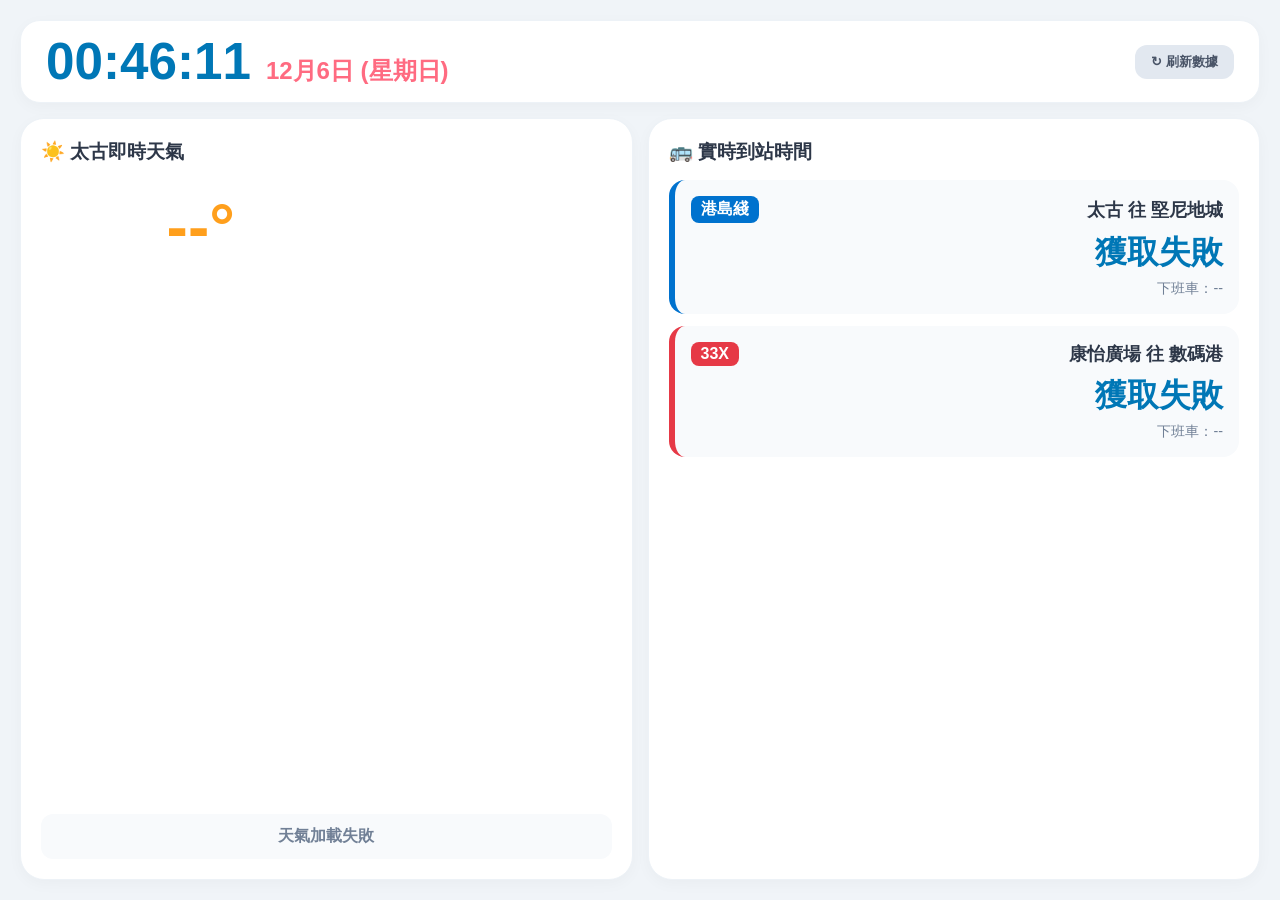
==== index.html @ 3c3c388a "Rename gemini-code-1787057322468.html to index.html" ====
<!DOCTYPE html>
<html lang="zh-HK">
<head>
  <meta charset="UTF-8">
  <meta name="viewport" content="width=device-width, initial-scale=1.0, maximum-scale=1.0, user-scalable=no">
  <title>太古 Dashboard</title>
  <style>
    :root {
      --bg-color: #f7f9fc;
      --card-bg: #ffffff;
      --primary-color: #0077b6;
      --accent-pink: #ff6b81;
      --text-main: #2d3748;
      --text-sub: #718096;
      --border-color: #edf2f7;
    }

    * { box-sizing: border-box; margin: 0; padding: 0; font-family: -apple-system, BlinkMacSystemFont, "Segoe UI", Roboto, sans-serif; }
    body { background-color: #f0f4f8; color: var(--text-main); padding: 20px; height: 100vh; display: flex; flex-direction: column; gap: 15px; overflow: hidden; }

    .top-bar { display: flex; justify-content: space-between; align-items: center; background: var(--card-bg); padding: 15px 25px; border-radius: 20px; box-shadow: 0 4px 15px rgba(0,0,0,0.03); border: 1px solid var(--border-color); }
    .time-container { display: flex; align-items: baseline; gap: 15px; }
    .clock { font-size: 3.2rem; font-weight: 800; color: var(--primary-color); line-height: 1; }
    .date { font-size: 1.5rem; font-weight: 600; color: var(--accent-pink); }
    .refresh-btn { background: #e2e8f0; color: #4a5568; border: none; padding: 8px 16px; border-radius: 12px; font-weight: bold; cursor: pointer; }

    .grid-container { display: grid; grid-template-columns: 1fr 1fr; gap: 15px; flex: 1; }
    .card { background: var(--card-bg); border-radius: 24px; padding: 20px; box-shadow: 0 4px 15px rgba(0,0,0,0.03); border: 1px solid var(--border-color); display: flex; flex-direction: column; }
    .card-title { font-size: 1.2rem; font-weight: 700; margin-bottom: 15px; }

    .weather-main { display: flex; align-items: center; justify-content: space-around; margin: 10px 0; }
    .temp-box { font-size: 4rem; font-weight: 800; color: #ff9f1c; }
    .weather-icon img { width: 90px; height: 90px; object-fit: contain; }
    .weather-desc { margin-top: auto; background: #f8fafc; padding: 12px; border-radius: 12px; text-align: center; font-size: 1rem; font-weight: 600; color: var(--text-sub); }

    .eta-box { background: #f8fafc; border-radius: 16px; padding: 16px; margin-bottom: 12px; border-left: 6px solid var(--primary-color); }
    .route-header { display: flex; justify-content: space-between; align-items: center; margin-bottom: 8px; }
    .route-badge { background: var(--primary-color); color: white; padding: 3px 10px; border-radius: 8px; font-weight: bold; font-size: 1rem; }
    .destination { font-size: 1.1rem; font-weight: 700; }
    .eta-time { font-size: 2rem; font-weight: 800; color: var(--primary-color); text-align: right; }
    .eta-unit { font-size: 1rem; font-weight: 600; }
    .next-bus { font-size: 0.9rem; color: var(--text-sub); margin-top: 4px; text-align: right; }
  </style>
</head>
<body>

  <div class="top-bar">
    <div class="time-container">
      <div id="clock" class="clock">--:--:--</div>
      <div id="date" class="date">--月--日 (星期-)</div>
    </div>
    <button class="refresh-btn" onclick="fetchAllData()">↻ 刷新數據</button>
  </div>

  <div class="grid-container">
    <div class="card">
      <div class="card-title">☀️ 太古即時天氣</div>
      <div class="weather-main">
        <div class="temp-box" id="temp">--°</div>
        <div class="weather-icon" id="weather-icon"></div>
      </div>
      <div class="weather-desc" id="weather-desc">加載中...</div>
    </div>

    <div class="card">
      <div class="card-title">🚌 實時到站時間</div>
      
      <div class="eta-box" style="border-left-color: #0072ce;">
        <div class="route-header">
          <span class="route-badge" style="background: #0072ce;">港島綫</span>
          <span class="destination">太古 往 堅尼地城</span>
        </div>
        <div class="eta-time" id="mtr-eta">-- <span class="eta-unit">分鐘</span></div>
        <div class="next-bus" id="mtr-next">下班車：--</div>
      </div>

      <div class="eta-box" style="border-left-color: #e63946;">
        <div class="route-header">
          <span class="route-badge" style="background: #e63946;">33X</span>
          <span class="destination">康怡廣場 往 數碼港</span>
        </div>
        <div class="eta-time" id="bus-eta">-- <span class="eta-unit">分鐘</span></div>
        <div class="next-bus" id="bus-next">下班車：--</div>
      </div>
    </div>
  </div>

  <script>
    function updateClock() {
      const now = new Date();
      document.getElementById('clock').innerText = now.toTimeString().split(' ')[0];
      const weekDays = ['日', '一', '二', '三', '四', '五', '六'];
      document.getElementById('date').innerText = `${now.getMonth() + 1}月${now.getDate()}日 (星期${weekDays[now.getDay()]})`;
    }
    setInterval(updateClock, 1000);
    updateClock();

    // 解決 iOS Safari 日期解析問題
    function parseDate(dateStr) {
      if (!dateStr) return null;
      return new Date(dateStr.replace(/-/g, '/').replace('T', ' '));
    }

    async function getWeather() {
      try {
        const res = await fetch('https://data.weather.gov.hk/weatherAPI/opendata/weather.php?dataType=rhrread&lang=tc');
        const data = await res.json();
        
        const taikooTemp = data.temperature.data.find(t => t.place === "鰂魚涌") || data.temperature.data[0];
        document.getElementById('temp').innerText = `${taikooTemp.value}°C`;
        
        if (data.icon && data.icon.length > 0) {
          const iconCode = data.icon[0];
          // 天文台官方圖示 CDN
          document.getElementById('weather-icon').innerHTML = `<img src="https://www.hko.gov.hk/images/HKOWeatherIcon/pic${iconCode}.png" alt="weather">`;
        }
        document.getElementById('weather-desc').innerText = `位置：鰂魚涌 / 太古`;
      } catch (e) {
        document.getElementById('weather-desc').innerText = "天氣加載失敗";
      }
    }

    async function getMTRETA() {
      try {
        const res = await fetch('https://rt.data.gov.hk/v1/transport/mtr/getSchedule.php?line=ISL&sta=TAK');
        const data = await res.json();
        
        if (data.status === 1 && data.data['ISL-TAK'] && data.data['ISL-TAK'].W) {
          const list = data.data['ISL-TAK'].W;
          if (list.length > 0) {
            const now = new Date();
            const firstTrain = parseDate(list[0].time);
            const diffMin = Math.max(0, Math.floor((firstTrain - now) / 60000));
            
            document.getElementById('mtr-eta').innerHTML = `${diffMin} <span class="eta-unit">分鐘</span>`;
            
            if (list[1]) {
              const secondTrain = parseDate(list[1].time);
              const nextMin = Math.max(0, Math.floor((secondTrain - now) / 60000));
              document.getElementById('mtr-next').innerText = `下一班：${nextMin} 分鐘`;
            }
          } else {
            document.getElementById('mtr-eta').innerText = "尾班車已過";
          }
        }
      } catch (e) {
        document.getElementById('mtr-eta').innerText = "獲取失敗";
      }
    }

    async function getBusETA() {
      try {
        const res = await fetch('https://rt.data.gov.hk/v2/transport/citybus/eta/CTB/001322/33X');
        const data = await res.json();
        
        if (data.data && data.data.length > 0) {
          const list = data.data.filter(item => item.eta && item.eta !== "");
          if (list.length > 0) {
            const now = new Date();
            const firstBus = parseDate(list[0].eta);
            const diffMin = Math.max(0, Math.floor((firstBus - now) / 60000));
            
            document.getElementById('bus-eta').innerHTML = `${diffMin} <span class="eta-unit">分鐘</span>`;
            
            if (list[1]) {
              const secondBus = parseDate(list[1].eta);
              const nextMin = Math.max(0, Math.floor((secondBus - now) / 60000));
              document.getElementById('bus-next').innerText = `下一班：${nextMin} 分鐘`;
            }
          } else {
            document.getElementById('bus-eta').innerText = "非服務時間";
            document.getElementById('bus-next').innerText = "僅限早上繁忙時間服務";
          }
        } else {
          document.getElementById('bus-eta').innerText = "非服務時間";
          document.getElementById('bus-next').innerText = "僅限早上繁忙時間服務";
        }
      } catch (e) {
        document.getElementById('bus-eta').innerText = "獲取失敗";
      }
    }

    function fetchAllData() {
      getWeather();
      getMTRETA();
      getBusETA();
    }

    fetchAllData();
    setInterval(fetchAllData, 30000);
  </script>
</body>
</html>
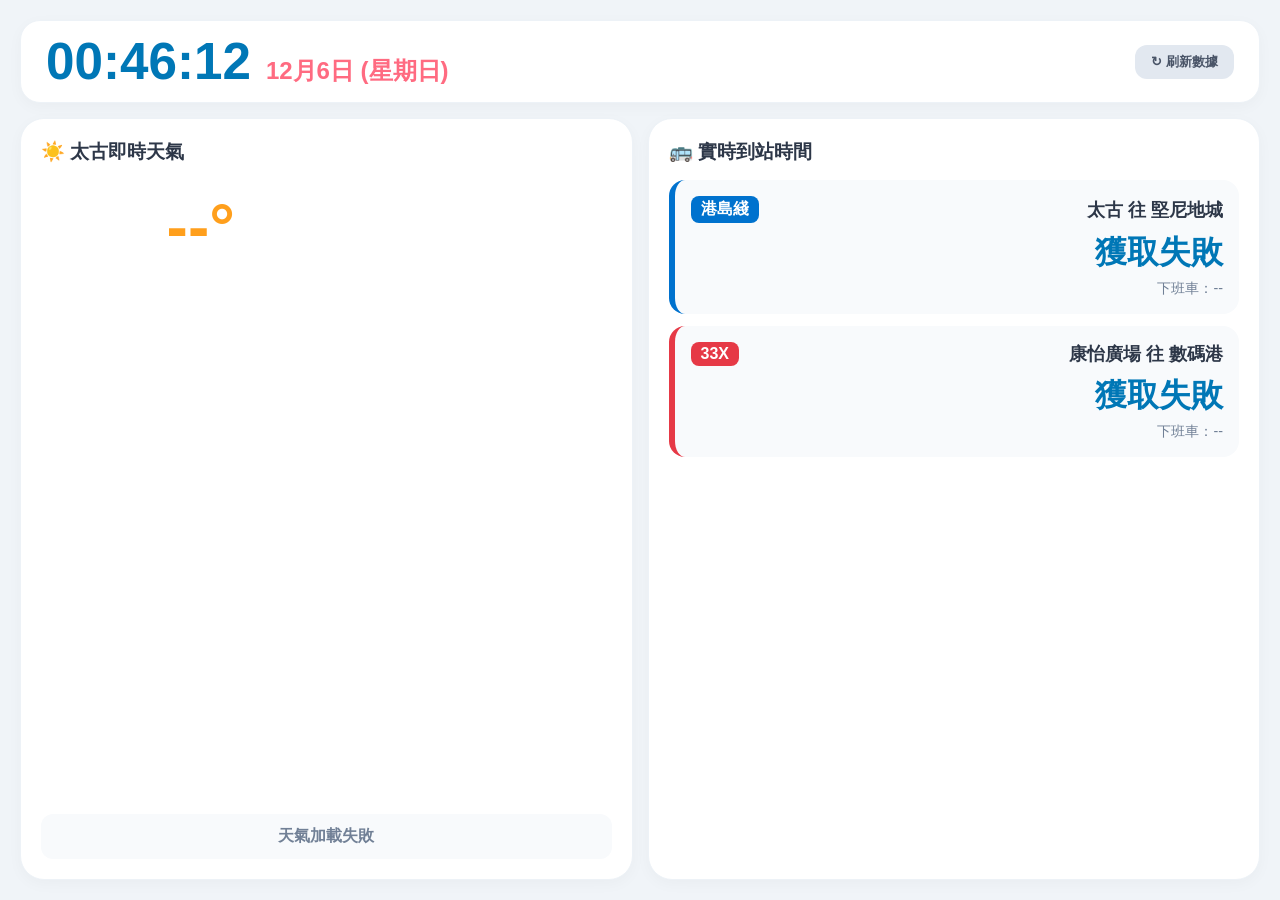
==== commit aed67c81: "Update index.html" ====
--- a/index.html
+++ b/index.html
@@ -53,6 +53,7 @@
   </div>
 
   <div class="grid-container">
+    <!-- 天氣區域 -->
     <div class="card">
       <div class="card-title">☀️ 太古即時天氣</div>
       <div class="weather-main">
@@ -62,9 +63,11 @@
       <div class="weather-desc" id="weather-desc">加載中...</div>
     </div>
 
+    <!-- 到站時間區域 -->
     <div class="card">
       <div class="card-title">🚌 實時到站時間</div>
       
+      <!-- 港鐵 MTR API -->
       <div class="eta-box" style="border-left-color: #0072ce;">
         <div class="route-header">
           <span class="route-badge" style="background: #0072ce;">港島綫</span>
@@ -74,6 +77,7 @@
         <div class="next-bus" id="mtr-next">下班車：--</div>
       </div>
 
+      <!-- 城巴 CTB API -->
       <div class="eta-box" style="border-left-color: #e63946;">
         <div class="route-header">
           <span class="route-badge" style="background: #e63946;">33X</span>
@@ -86,6 +90,7 @@
   </div>
 
   <script>
+    // 1. 時間更新
     function updateClock() {
       const now = new Date();
       document.getElementById('clock').innerText = now.toTimeString().split(' ')[0];
@@ -95,12 +100,13 @@
     setInterval(updateClock, 1000);
     updateClock();
 
-    // 解決 iOS Safari 日期解析問題
-    function parseDate(dateStr) {
+    // 格式化日期，避免 iOS/Safari 遇到 Invalid Date
+    function parseCustomDate(dateStr) {
       if (!dateStr) return null;
       return new Date(dateStr.replace(/-/g, '/').replace('T', ' '));
     }
 
+    // 2. 香港天文台 Weather API
     async function getWeather() {
       try {
         const res = await fetch('https://data.weather.gov.hk/weatherAPI/opendata/weather.php?dataType=rhrread&lang=tc');
@@ -111,7 +117,6 @@
         
         if (data.icon && data.icon.length > 0) {
           const iconCode = data.icon[0];
-          // 天文台官方圖示 CDN
           document.getElementById('weather-icon').innerHTML = `<img src="https://www.hko.gov.hk/images/HKOWeatherIcon/pic${iconCode}.png" alt="weather">`;
         }
         document.getElementById('weather-desc').innerText = `位置：鰂魚涌 / 太古`;
@@ -120,22 +125,23 @@
       }
     }
 
+    // 3. MTR API 官方接口: rt.data.gov.hk/v1/transport/mtr/getSchedule.php
     async function getMTRETA() {
       try {
         const res = await fetch('https://rt.data.gov.hk/v1/transport/mtr/getSchedule.php?line=ISL&sta=TAK');
         const data = await res.json();
         
-        if (data.status === 1 && data.data['ISL-TAK'] && data.data['ISL-TAK'].W) {
+        if (data.status === 1 && data.data && data.data['ISL-TAK'] && data.data['ISL-TAK'].W) {
           const list = data.data['ISL-TAK'].W;
           if (list.length > 0) {
             const now = new Date();
-            const firstTrain = parseDate(list[0].time);
+            const firstTrain = parseCustomDate(list[0].time);
             const diffMin = Math.max(0, Math.floor((firstTrain - now) / 60000));
             
             document.getElementById('mtr-eta').innerHTML = `${diffMin} <span class="eta-unit">分鐘</span>`;
             
             if (list[1]) {
-              const secondTrain = parseDate(list[1].time);
+              const secondTrain = parseCustomDate(list[1].time);
               const nextMin = Math.max(0, Math.floor((secondTrain - now) / 60000));
               document.getElementById('mtr-next').innerText = `下一班：${nextMin} 分鐘`;
             }
@@ -148,22 +154,24 @@
       }
     }
 
+    // 4. 城巴 CTB API 官方接口: rt.data.gov.hk/v2/transport/citybus/eta/CTB/001322/33X
     async function getBusETA() {
       try {
         const res = await fetch('https://rt.data.gov.hk/v2/transport/citybus/eta/CTB/001322/33X');
         const data = await res.json();
         
         if (data.data && data.data.length > 0) {
+          // 過濾有效班次
           const list = data.data.filter(item => item.eta && item.eta !== "");
           if (list.length > 0) {
             const now = new Date();
-            const firstBus = parseDate(list[0].eta);
+            const firstBus = parseCustomDate(list[0].eta);
             const diffMin = Math.max(0, Math.floor((firstBus - now) / 60000));
             
             document.getElementById('bus-eta').innerHTML = `${diffMin} <span class="eta-unit">分鐘</span>`;
             
             if (list[1]) {
-              const secondBus = parseDate(list[1].eta);
+              const secondBus = parseCustomDate(list[1].eta);
               const nextMin = Math.max(0, Math.floor((secondBus - now) / 60000));
               document.getElementById('bus-next').innerText = `下一班：${nextMin} 分鐘`;
             }
@@ -187,7 +195,7 @@
     }
 
     fetchAllData();
-    setInterval(fetchAllData, 30000);
+    setInterval(fetchAllData, 30000); // 30 秒自動刷新
   </script>
 </body>
 </html>
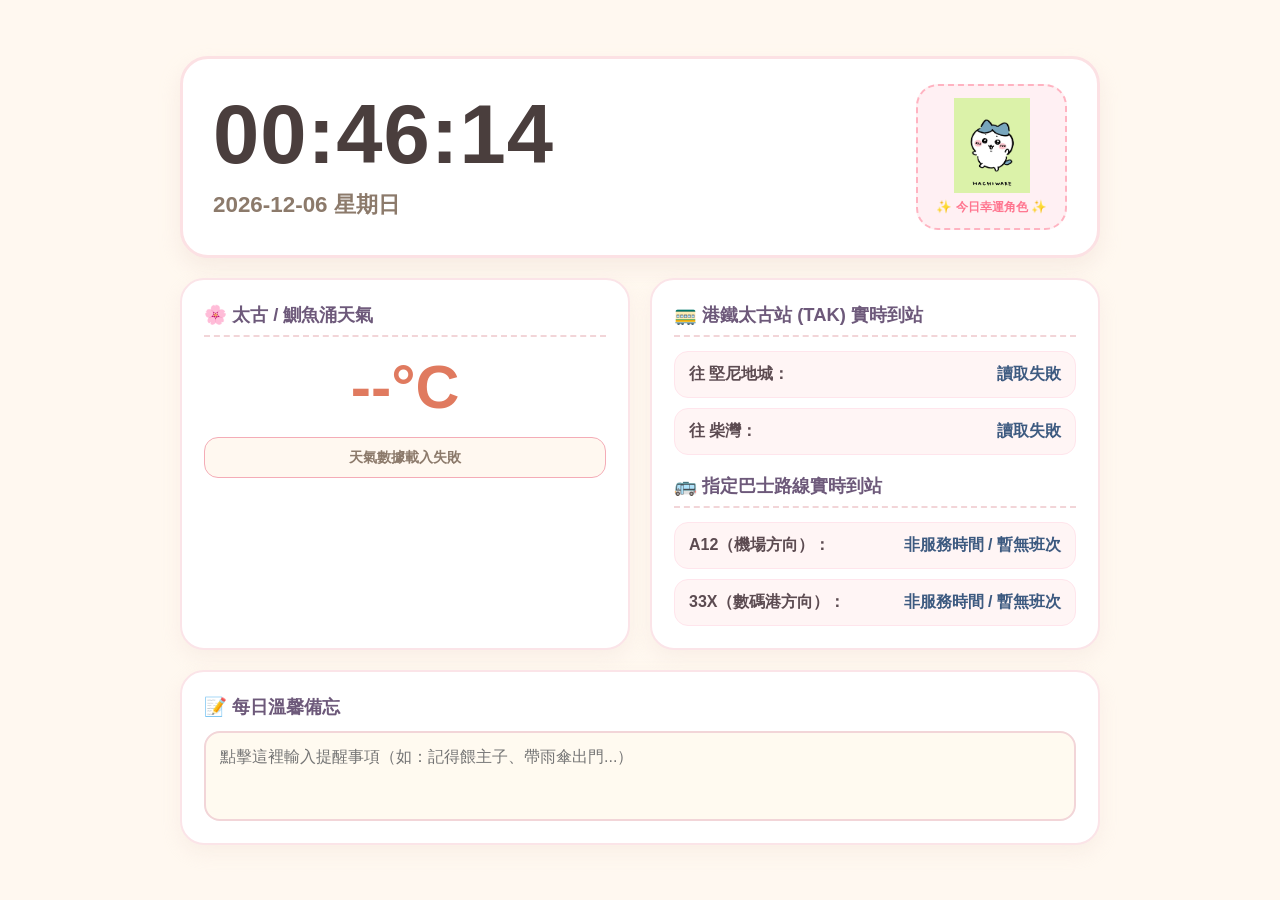
==== commit 56321c8b: "Add files via upload" ====
--- a/index.html
+++ b/index.html
@@ -1,201 +1,74 @@
-<!DOCTYPE html>
-<html lang="zh-HK">
-<head>
-  <meta charset="UTF-8">
-  <meta name="viewport" content="width=device-width, initial-scale=1.0, maximum-scale=1.0, user-scalable=no">
-  <title>太古 Dashboard</title>
-  <style>
-    :root {
-      --bg-color: #f7f9fc;
-      --card-bg: #ffffff;
-      --primary-color: #0077b6;
-      --accent-pink: #ff6b81;
-      --text-main: #2d3748;
-      --text-sub: #718096;
-      --border-color: #edf2f7;
-    }
-
-    * { box-sizing: border-box; margin: 0; padding: 0; font-family: -apple-system, BlinkMacSystemFont, "Segoe UI", Roboto, sans-serif; }
-    body { background-color: #f0f4f8; color: var(--text-main); padding: 20px; height: 100vh; display: flex; flex-direction: column; gap: 15px; overflow: hidden; }
-
-    .top-bar { display: flex; justify-content: space-between; align-items: center; background: var(--card-bg); padding: 15px 25px; border-radius: 20px; box-shadow: 0 4px 15px rgba(0,0,0,0.03); border: 1px solid var(--border-color); }
-    .time-container { display: flex; align-items: baseline; gap: 15px; }
-    .clock { font-size: 3.2rem; font-weight: 800; color: var(--primary-color); line-height: 1; }
-    .date { font-size: 1.5rem; font-weight: 600; color: var(--accent-pink); }
-    .refresh-btn { background: #e2e8f0; color: #4a5568; border: none; padding: 8px 16px; border-radius: 12px; font-weight: bold; cursor: pointer; }
-
-    .grid-container { display: grid; grid-template-columns: 1fr 1fr; gap: 15px; flex: 1; }
-    .card { background: var(--card-bg); border-radius: 24px; padding: 20px; box-shadow: 0 4px 15px rgba(0,0,0,0.03); border: 1px solid var(--border-color); display: flex; flex-direction: column; }
-    .card-title { font-size: 1.2rem; font-weight: 700; margin-bottom: 15px; }
-
-    .weather-main { display: flex; align-items: center; justify-content: space-around; margin: 10px 0; }
-    .temp-box { font-size: 4rem; font-weight: 800; color: #ff9f1c; }
-    .weather-icon img { width: 90px; height: 90px; object-fit: contain; }
-    .weather-desc { margin-top: auto; background: #f8fafc; padding: 12px; border-radius: 12px; text-align: center; font-size: 1rem; font-weight: 600; color: var(--text-sub); }
-
-    .eta-box { background: #f8fafc; border-radius: 16px; padding: 16px; margin-bottom: 12px; border-left: 6px solid var(--primary-color); }
-    .route-header { display: flex; justify-content: space-between; align-items: center; margin-bottom: 8px; }
-    .route-badge { background: var(--primary-color); color: white; padding: 3px 10px; border-radius: 8px; font-weight: bold; font-size: 1rem; }
-    .destination { font-size: 1.1rem; font-weight: 700; }
-    .eta-time { font-size: 2rem; font-weight: 800; color: var(--primary-color); text-align: right; }
-    .eta-unit { font-size: 1rem; font-weight: 600; }
-    .next-bus { font-size: 0.9rem; color: var(--text-sub); margin-top: 4px; text-align: right; }
-  </style>
-</head>
-<body>
-
-  <div class="top-bar">
-    <div class="time-container">
-      <div id="clock" class="clock">--:--:--</div>
-      <div id="date" class="date">--月--日 (星期-)</div>
-    </div>
-    <button class="refresh-btn" onclick="fetchAllData()">↻ 刷新數據</button>
-  </div>
-
-  <div class="grid-container">
-    <!-- 天氣區域 -->
-    <div class="card">
-      <div class="card-title">☀️ 太古即時天氣</div>
-      <div class="weather-main">
-        <div class="temp-box" id="temp">--°</div>
-        <div class="weather-icon" id="weather-icon"></div>
-      </div>
-      <div class="weather-desc" id="weather-desc">加載中...</div>
-    </div>
-
-    <!-- 到站時間區域 -->
-    <div class="card">
-      <div class="card-title">🚌 實時到站時間</div>
-      
-      <!-- 港鐵 MTR API -->
-      <div class="eta-box" style="border-left-color: #0072ce;">
-        <div class="route-header">
-          <span class="route-badge" style="background: #0072ce;">港島綫</span>
-          <span class="destination">太古 往 堅尼地城</span>
-        </div>
-        <div class="eta-time" id="mtr-eta">-- <span class="eta-unit">分鐘</span></div>
-        <div class="next-bus" id="mtr-next">下班車：--</div>
-      </div>
-
-      <!-- 城巴 CTB API -->
-      <div class="eta-box" style="border-left-color: #e63946;">
-        <div class="route-header">
-          <span class="route-badge" style="background: #e63946;">33X</span>
-          <span class="destination">康怡廣場 往 數碼港</span>
-        </div>
-        <div class="eta-time" id="bus-eta">-- <span class="eta-unit">分鐘</span></div>
-        <div class="next-bus" id="bus-next">下班車：--</div>
-      </div>
-    </div>
-  </div>
-
-  <script>
-    // 1. 時間更新
-    function updateClock() {
-      const now = new Date();
-      document.getElementById('clock').innerText = now.toTimeString().split(' ')[0];
-      const weekDays = ['日', '一', '二', '三', '四', '五', '六'];
-      document.getElementById('date').innerText = `${now.getMonth() + 1}月${now.getDate()}日 (星期${weekDays[now.getDay()]})`;
-    }
-    setInterval(updateClock, 1000);
-    updateClock();
-
-    // 格式化日期，避免 iOS/Safari 遇到 Invalid Date
-    function parseCustomDate(dateStr) {
-      if (!dateStr) return null;
-      return new Date(dateStr.replace(/-/g, '/').replace('T', ' '));
-    }
-
-    // 2. 香港天文台 Weather API
-    async function getWeather() {
-      try {
-        const res = await fetch('https://data.weather.gov.hk/weatherAPI/opendata/weather.php?dataType=rhrread&lang=tc');
-        const data = await res.json();
-        
-        const taikooTemp = data.temperature.data.find(t => t.place === "鰂魚涌") || data.temperature.data[0];
-        document.getElementById('temp').innerText = `${taikooTemp.value}°C`;
-        
-        if (data.icon && data.icon.length > 0) {
-          const iconCode = data.icon[0];
-          document.getElementById('weather-icon').innerHTML = `<img src="https://www.hko.gov.hk/images/HKOWeatherIcon/pic${iconCode}.png" alt="weather">`;
-        }
-        document.getElementById('weather-desc').innerText = `位置：鰂魚涌 / 太古`;
-      } catch (e) {
-        document.getElementById('weather-desc').innerText = "天氣加載失敗";
-      }
-    }
-
-    // 3. MTR API 官方接口: rt.data.gov.hk/v1/transport/mtr/getSchedule.php
-    async function getMTRETA() {
-      try {
-        const res = await fetch('https://rt.data.gov.hk/v1/transport/mtr/getSchedule.php?line=ISL&sta=TAK');
-        const data = await res.json();
-        
-        if (data.status === 1 && data.data && data.data['ISL-TAK'] && data.data['ISL-TAK'].W) {
-          const list = data.data['ISL-TAK'].W;
-          if (list.length > 0) {
-            const now = new Date();
-            const firstTrain = parseCustomDate(list[0].time);
-            const diffMin = Math.max(0, Math.floor((firstTrain - now) / 60000));
-            
-            document.getElementById('mtr-eta').innerHTML = `${diffMin} <span class="eta-unit">分鐘</span>`;
-            
-            if (list[1]) {
-              const secondTrain = parseCustomDate(list[1].time);
-              const nextMin = Math.max(0, Math.floor((secondTrain - now) / 60000));
-              document.getElementById('mtr-next').innerText = `下一班：${nextMin} 分鐘`;
-            }
-          } else {
-            document.getElementById('mtr-eta').innerText = "尾班車已過";
-          }
-        }
-      } catch (e) {
-        document.getElementById('mtr-eta').innerText = "獲取失敗";
-      }
-    }
-
-    // 4. 城巴 CTB API 官方接口: rt.data.gov.hk/v2/transport/citybus/eta/CTB/001322/33X
-    async function getBusETA() {
-      try {
-        const res = await fetch('https://rt.data.gov.hk/v2/transport/citybus/eta/CTB/001322/33X');
-        const data = await res.json();
-        
-        if (data.data && data.data.length > 0) {
-          // 過濾有效班次
-          const list = data.data.filter(item => item.eta && item.eta !== "");
-          if (list.length > 0) {
-            const now = new Date();
-            const firstBus = parseCustomDate(list[0].eta);
-            const diffMin = Math.max(0, Math.floor((firstBus - now) / 60000));
-            
-            document.getElementById('bus-eta').innerHTML = `${diffMin} <span class="eta-unit">分鐘</span>`;
-            
-            if (list[1]) {
-              const secondBus = parseCustomDate(list[1].eta);
-              const nextMin = Math.max(0, Math.floor((secondBus - now) / 60000));
-              document.getElementById('bus-next').innerText = `下一班：${nextMin} 分鐘`;
-            }
-          } else {
-            document.getElementById('bus-eta').innerText = "非服務時間";
-            document.getElementById('bus-next').innerText = "僅限早上繁忙時間服務";
-          }
-        } else {
-          document.getElementById('bus-eta').innerText = "非服務時間";
-          document.getElementById('bus-next').innerText = "僅限早上繁忙時間服務";
-        }
-      } catch (e) {
-        document.getElementById('bus-eta').innerText = "獲取失敗";
-      }
-    }
-
-    function fetchAllData() {
-      getWeather();
-      getMTRETA();
-      getBusETA();
-    }
-
-    fetchAllData();
-    setInterval(fetchAllData, 30000); // 30 秒自動刷新
-  </script>
-</body>
-</html>
+<!DOCTYPE html>
+<html lang="zh-HK">
+<head>
+    <meta charset="UTF-8">
+    <meta name="viewport" content="width=device-width, initial-scale=1.0">
+    <title>iPad 實時儀表板</title>
+    <link rel="stylesheet" href="styles.css">
+</head>
+<body>
+    <div class="dashboard-container">
+        <!-- 頂部時鐘與今日幸運角色 -->
+        <header class="clock-card">
+            <div class="clock-left">
+                <div id="clock-time" class="time-display">--:--:--</div>
+                <div id="clock-date" class="date-display">---- - -- - --</div>
+            </div>
+            <!-- Chiikawa 每日角色卡片 -->
+            <div class="chiikawa-box">
+                <img id="chiikawa-img" src="" alt="今日角色" />
+                <span class="chiikawa-tip">✨ 今日幸運角色 ✨</span>
+            </div>
+        </header>
+
+        <main class="grid-layout">
+            <!-- 天氣資訊卡片 -->
+            <section class="card weather-card">
+                <div class="card-title">🌸 太古 / 鰂魚涌天氣</div>
+                <div class="weather-body">
+                    <img id="weather-icon" src="" alt="天氣圖示" class="weather-icon" referrerpolicy="no-referrer" style="display:none;">
+                    <div class="temp-display"><span id="weather-temp">--</span>°C</div>
+                </div>
+                <div id="weather-warning" class="warning-box">載入天氣警告中...</div>
+            </section>
+
+            <!-- 交通報站卡片 -->
+            <section class="card transport-card">
+                <div class="card-title">🚃 港鐵太古站 (TAK) 實時到站</div>
+                <div class="mtr-routes">
+                    <div class="route-item">
+                        <span class="direction">往 堅尼地城：</span>
+                        <span id="mtr-down" class="eta-time">載入中...</span>
+                    </div>
+                    <div class="route-item">
+                        <span class="direction">往 柴灣：</span>
+                        <span id="mtr-up" class="eta-time">載入中...</span>
+                    </div>
+                </div>
+
+                <div class="card-title bus-title">🚌 指定巴士路線實時到站</div>
+                <div class="bus-list">
+                    <div class="route-item">
+                        <span class="direction">A12（機場方向）：</span>
+                        <span id="bus-a12-eta" class="eta-time">載入中...</span>
+                    </div>
+                    <div class="route-item">
+                        <span class="direction">33X（數碼港方向）：</span>
+                        <span id="bus-33x-eta" class="eta-time">載入中...</span>
+                    </div>
+                </div>
+            </section>
+
+            <!-- 溫馨備忘板卡片 -->
+            <section class="card memo-card">
+                <div class="memo-header">
+                    <div class="card-title memo-title">📝 每日溫馨備忘</div>
+                    <span id="memo-status" class="memo-status">自動儲存中</span>
+                </div>
+                <textarea id="memo-input" class="memo-textarea" placeholder="點擊這裡輸入提醒事項（如：記得餵主子、帶雨傘出門...）"></textarea>
+            </section>
+        </main>
+    </div>
+    <script src="app.js"></script>
+</body>
+</html>
--- a/styles.css
+++ b/styles.css
@@ -0,0 +1,218 @@
+* {
+    box-sizing: border-box;
+    margin: 0;
+    padding: 0;
+    font-family: -apple-system, BlinkMacSystemFont, "Segoe UI", Roboto, sans-serif;
+}
+
+body {
+    background-color: #fff8f0;
+    color: #5c4b51;
+    display: flex;
+    justify-content: center;
+    align-items: center;
+    min-height: 100vh;
+    padding: 20px;
+}
+
+.dashboard-container {
+    width: 100%;
+    max-width: 920px;
+    display: flex;
+    flex-direction: column;
+    gap: 20px;
+}
+
+/* 時鐘與頂部卡片 */
+.clock-card {
+    background: #ffffff;
+    border-radius: 28px;
+    padding: 25px 30px;
+    display: flex;
+    justify-content: space-between;
+    align-items: center;
+    box-shadow: 0 10px 20px rgba(235, 218, 207, 0.4);
+    border: 3px solid #fce1e4;
+}
+
+.time-display {
+    font-size: 5.2rem;
+    font-weight: 800;
+    color: #4a3e3d;
+    line-height: 1;
+    letter-spacing: 1px;
+}
+
+.date-display {
+    font-size: 1.4rem;
+    color: #8c7a6b;
+    margin-top: 12px;
+    font-weight: 600;
+}
+
+/* Chiikawa 靜態展示區 */
+.chiikawa-box {
+    display: flex;
+    flex-direction: column;
+    align-items: center;
+    background: #fff0f3;
+    padding: 12px 18px;
+    border-radius: 22px;
+    border: 2px dashed #ffb3c1;
+}
+
+.chiikawa-box img {
+    width: 95px;
+    height: 95px;
+    object-fit: contain;
+}
+
+.chiikawa-tip {
+    font-size: 0.78rem;
+    color: #ff758f;
+    margin-top: 6px;
+    font-weight: bold;
+}
+
+/* 網格版面 */
+.grid-layout {
+    display: grid;
+    grid-template-columns: 1fr 1fr;
+    gap: 20px;
+}
+
+.card {
+    background: #ffffff;
+    border-radius: 24px;
+    padding: 22px;
+    box-shadow: 0 8px 18px rgba(235, 218, 207, 0.3);
+    border: 2px solid #fbe4e8;
+}
+
+.card-title {
+    font-size: 1.15rem;
+    font-weight: 700;
+    color: #6d597a;
+    margin-bottom: 14px;
+    border-bottom: 2.5px dashed #f2d5d8;
+    padding-bottom: 8px;
+}
+
+/* 天氣部分 */
+.weather-body {
+    display: flex;
+    align-items: center;
+    justify-content: center;
+    gap: 15px;
+    margin: 15px 0;
+}
+
+.weather-icon {
+    width: 60px;
+    height: 60px;
+}
+
+.temp-display {
+    font-size: 3.8rem;
+    font-weight: 800;
+    color: #e07a5f;
+}
+
+.warning-box {
+    font-size: 0.9rem;
+    color: #8c7a6b;
+    background: #fff8f0;
+    padding: 10px 14px;
+    border-radius: 14px;
+    border: 1.5px solid #f4acb7;
+    text-align: center;
+    font-weight: 600;
+}
+
+/* 交通列表項 */
+.mtr-routes, .bus-list {
+    display: flex;
+    flex-direction: column;
+    gap: 10px;
+}
+
+.route-item {
+    display: flex;
+    justify-content: space-between;
+    align-items: center;
+    background: #fff5f5;
+    padding: 12px 14px;
+    border-radius: 14px;
+    font-weight: 600;
+    border: 1px solid #ffe5ec;
+}
+
+.direction {
+    color: #5c4b51;
+}
+
+.eta-time {
+    color: #3d5a80;
+    font-weight: 700;
+}
+
+.bus-title {
+    margin-top: 18px;
+}
+
+/* 備忘板樣式 */
+.memo-card {
+    grid-column: span 2;
+    display: flex;
+    flex-direction: column;
+}
+
+.memo-header {
+    display: flex;
+    justify-content: space-between;
+    align-items: center;
+}
+
+.memo-title {
+    margin-bottom: 0;
+    border-bottom: none;
+    padding-bottom: 0;
+}
+
+.memo-status {
+    font-size: 0.8rem;
+    color: #b5e2fa;
+    background: #e8f1f5;
+    padding: 3px 10px;
+    border-radius: 10px;
+    font-weight: 600;
+    opacity: 0;
+    transition: opacity 0.3s ease;
+}
+
+.memo-status.visible {
+    opacity: 1;
+    color: #2a9d8f;
+    background: #e0f2fe;
+}
+
+.memo-textarea {
+    width: 100%;
+    height: 90px;
+    margin-top: 12px;
+    padding: 12px 14px;
+    border-radius: 16px;
+    border: 2px solid #f2d5d8;
+    background-color: #fffaf0;
+    color: #5c4b51;
+    font-size: 1rem;
+    line-height: 1.5;
+    resize: none;
+    outline: none;
+    transition: border-color 0.2s;
+}
+
+.memo-textarea:focus {
+    border-color: #f4acb7;
+    background-color: #ffffff;
+}
